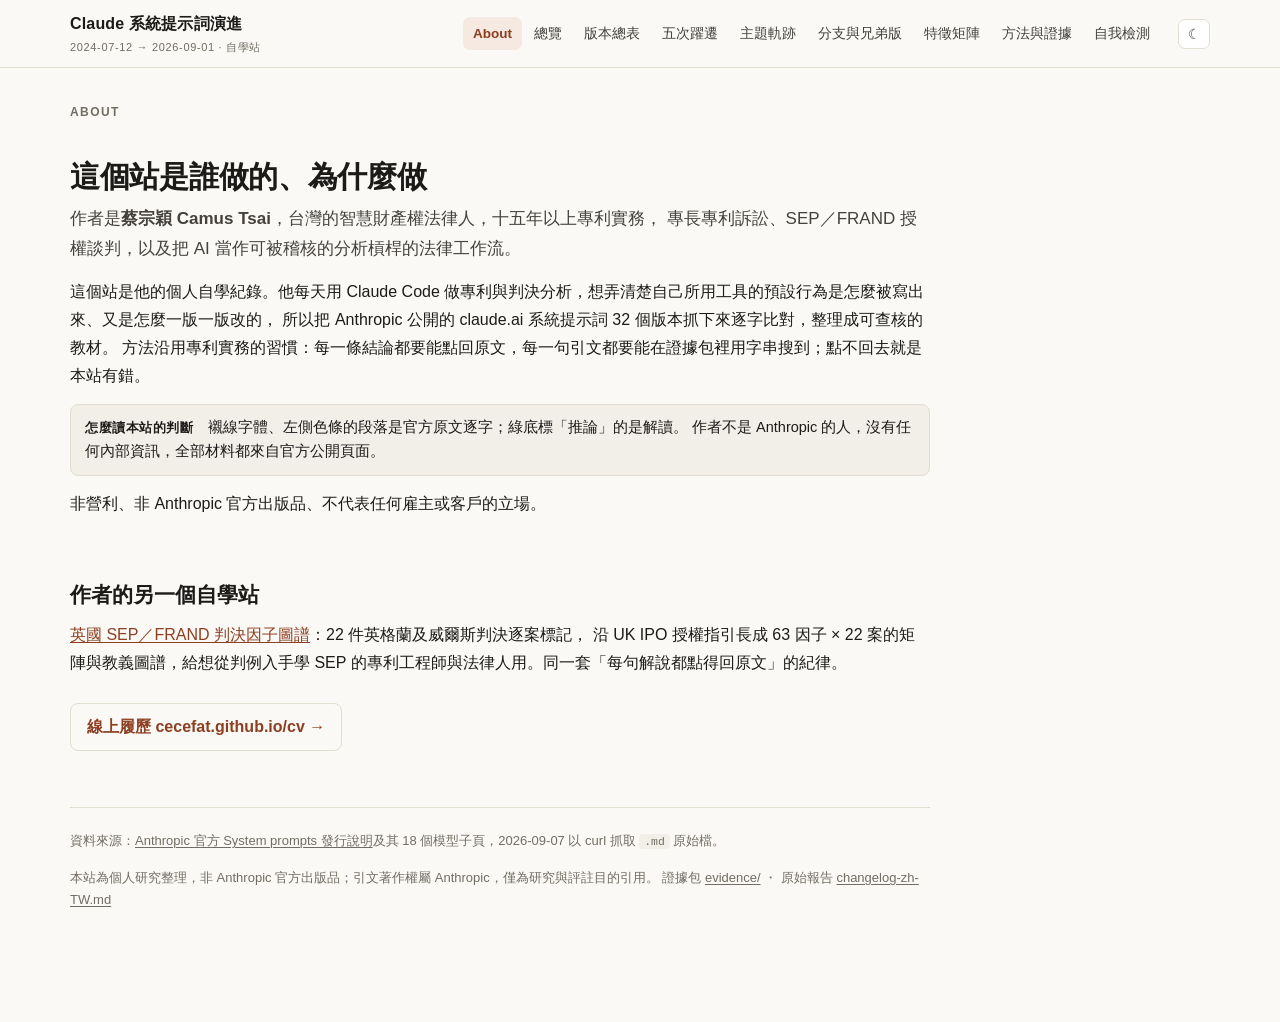
==== about.html @ a1f869d0 "新增 About：作者背景、方法立場、另一自學站與履歷連結；導覽最左加 About Co-Authored-By: Claude Fable 5.1 <noreply@anthropic.com>" ====
<!doctype html>
<html lang="zh-Hant" data-theme-default>
<head>
<meta charset="utf-8">
<meta name="viewport" content="width=device-width, initial-scale=1">
<title>About · Claude 系統提示詞演進 自學站</title>
<meta name="description" content="這個自學站是誰做的、為什麼做：作者背景、方法立場、另一個自學站與履歷連結。">
<link rel="stylesheet" href="assets/styles.css">
<link rel="icon" href="data:image/svg+xml,<svg xmlns='http://www.w3.org/2000/svg' viewBox='0 0 100 100'><text y='.9em' font-size='90'>📜</text></svg>">
</head>
<body>

<header class="topbar">
  <div class="topbar-in">
    <a class="brand" href="index.html">Claude 系統提示詞演進<small>2024-07-12 → 2026-09-01 · 自學站</small></a>
    <nav class="main">
      <a href="about.html" aria-current="page">About</a>
      <a href="index.html">總覽</a>
      <a href="versions.html">版本總表</a>
      <a href="shifts.html">五次躍遷</a>
      <a href="themes.html">主題軌跡</a>
      <a href="branches.html">分支與兄弟版</a>
      <a href="matrix.html">特徵矩陣</a>
      <a href="method.html">方法與證據</a>
      <a href="quiz.html">自我檢測</a>
    </nav>
    <button class="theme-btn" data-theme-toggle aria-label="切換深淺色">☾</button>
  </div>
</header>

<div class="wrap"><main class="page">

<p class="kicker" style="margin-top:34px">About</p>
<h1>這個站是誰做的、為什麼做</h1>
<p class="lede">
作者是<b>蔡宗穎 Camus Tsai</b>，台灣的智慧財產權法律人，十五年以上專利實務，
專長專利訴訟、SEP／FRAND 授權談判，以及把 AI 當作可被稽核的分析槓桿的法律工作流。
</p>
<p>
這個站是他的個人自學紀錄。他每天用 Claude Code 做專利與判決分析，想弄清楚自己所用工具的預設行為是怎麼被寫出來、又是怎麼一版一版改的，
所以把 Anthropic 公開的 claude.ai 系統提示詞 32 個版本抓下來逐字比對，整理成可查核的教材。
方法沿用專利實務的習慣：每一條結論都要能點回原文，每一句引文都要能在證據包裡用字串搜到；點不回去就是本站有錯。
</p>
<div class="note">
  <b>怎麼讀本站的判斷</b>　襯線字體、左側色條的段落是官方原文逐字；綠底標「推論」的是解讀。
  作者不是 Anthropic 的人，沒有任何內部資訊，全部材料都來自官方公開頁面。
</div>
<p>非營利、非 Anthropic 官方出版品、不代表任何雇主或客戶的立場。</p>

<h2>作者的另一個自學站</h2>
<p>
<a href="https://cecefat.github.io/ukipo-lex/">英國 SEP／FRAND 判決因子圖譜</a>：22 件英格蘭及威爾斯判決逐案標記，
沿 UK IPO 授權指引長成 63 因子 × 22 案的矩陣與教義圖譜，給想從判例入手學 SEP 的專利工程師與法律人用。同一套「每句解說都點得回原文」的紀律。
</p>

<p style="margin-top:26px">
  <a href="https://cecefat.github.io/cv/" target="_blank" rel="noopener" style="display:inline-block;padding:9px 16px;border:1px solid var(--line);border-radius:8px;text-decoration:none;font-weight:600">線上履歷 cecefat.github.io/cv →</a>
</p>

<footer class="site">
  <p>資料來源：<a href="https://platform.claude.com/docs/en/release-notes/system-prompts/overview" rel="noopener">Anthropic 官方 System prompts 發行說明</a>及其 18 個模型子頁，2026-09-07 以 curl 抓取 <code>.md</code> 原始檔。</p>
  <p>本站為個人研究整理，非 Anthropic 官方出版品；引文著作權屬 Anthropic，僅為研究與評註目的引用。
     證據包 <a href="evidence/README.md">evidence/</a> ・ 原始報告 <a href="report/changelog-zh-TW.md">changelog-zh-TW.md</a></p>
</footer>

</main></div>

<script src="assets/app.js"></script>
</body>
</html>
---- assets/styles.css ----
/* Claude 系統提示詞演進 · 自學站 */

:root {
  --bg: #faf9f6;
  --bg-alt: #f2efe8;
  --surface: #ffffff;
  --ink: #1c1b19;
  --ink-soft: #45423d;
  --muted: #726d64;
  --line: #e2ddd2;
  --line-soft: #eeeae0;
  --accent: #b0502a;
  --accent-ink: #8d3f21;
  --accent-soft: #f6e9e2;
  --ok: #35704a;
  --ok-soft: #e6f0e8;
  --warn: #966714;
  --warn-soft: #f7eed8;
  --shadow: 0 1px 2px rgba(28, 27, 25, .05), 0 8px 24px -16px rgba(28, 27, 25, .25);
  --sans: -apple-system, BlinkMacSystemFont, "Segoe UI", "Noto Sans TC", "PingFang TC",
          "Microsoft JhengHei", "Hiragino Sans", sans-serif;
  --serif: Iowan Old Style, "Palatino Linotype", Georgia, "Songti TC", "Noto Serif TC", serif;
  --mono: ui-monospace, SFMono-Regular, "Cascadia Mono", Consolas, monospace;
  --radius: 10px;
}

html[data-theme="dark"] {
  --bg: #17161a;
  --bg-alt: #201e22;
  --surface: #232126;
  --ink: #eee9e1;
  --ink-soft: #d3cdc3;
  --muted: #9c968c;
  --line: #37343a;
  --line-soft: #2b292f;
  --accent: #e08a60;
  --accent-ink: #efa981;
  --accent-soft: #322622;
  --ok: #7ab68e;
  --ok-soft: #222d25;
  --warn: #d5a851;
  --warn-soft: #2e2718;
  --shadow: 0 1px 2px rgba(0, 0, 0, .4), 0 10px 30px -18px rgba(0, 0, 0, .8);
}

* { box-sizing: border-box; }

body {
  margin: 0;
  background: var(--bg);
  color: var(--ink);
  font-family: var(--sans);
  font-size: 16px;
  line-height: 1.75;
  -webkit-text-size-adjust: 100%;
}

a { color: var(--accent-ink); text-decoration-thickness: 1px; text-underline-offset: 2px; }
a:hover { color: var(--accent); }

/* ---------- header ---------- */
.topbar {
  position: sticky; top: 0; z-index: 50;
  background: color-mix(in srgb, var(--bg) 88%, transparent);
  backdrop-filter: saturate(1.4) blur(10px);
  border-bottom: 1px solid var(--line);
}
.topbar-in {
  max-width: 1180px; margin: 0 auto; padding: 10px 20px;
  display: flex; align-items: center; gap: 18px; flex-wrap: wrap;
}
.brand { font-weight: 700; letter-spacing: .01em; white-space: nowrap; text-decoration: none; color: var(--ink); }
.brand small { display: block; font-weight: 400; font-size: 11px; color: var(--muted); letter-spacing: .06em; }
nav.main { display: flex; gap: 2px; flex-wrap: wrap; margin-left: auto; }
nav.main a {
  font-size: 13.5px; padding: 5px 10px; border-radius: 7px; text-decoration: none;
  color: var(--ink-soft); white-space: nowrap;
}
nav.main a:hover { background: var(--bg-alt); color: var(--ink); }
nav.main a[aria-current="page"] { background: var(--accent-soft); color: var(--accent-ink); font-weight: 600; }
.theme-btn {
  border: 1px solid var(--line); background: var(--surface); color: var(--ink-soft);
  border-radius: 7px; width: 32px; height: 30px; cursor: pointer; font-size: 14px; line-height: 1;
}
.theme-btn:hover { border-color: var(--accent); color: var(--accent); }

/* ---------- layout ---------- */
.wrap { max-width: 1180px; margin: 0 auto; padding: 0 20px 96px; }
.page { max-width: 860px; }
.page.wide { max-width: 1140px; }

h1 { font-size: 30px; line-height: 1.3; margin: 34px 0 8px; letter-spacing: -.01em; }
h2 {
  font-size: 21px; margin: 48px 0 12px; padding-top: 14px; line-height: 1.4;
  border-top: 1px solid var(--line);
}
h2:first-of-type { border-top: none; }
h3 { font-size: 16.5px; margin: 28px 0 8px; }
p { margin: 0 0 14px; }
.lede { font-size: 17px; color: var(--ink-soft); }
.kicker {
  font-size: 12px; letter-spacing: .12em; text-transform: uppercase;
  color: var(--muted); font-weight: 600; margin: 0 0 4px;
}
ul, ol { padding-left: 22px; margin: 0 0 16px; }
li { margin: 5px 0; }
hr { border: none; border-top: 1px solid var(--line); margin: 36px 0; }

/* ---------- components ---------- */
.card {
  background: var(--surface); border: 1px solid var(--line);
  border-radius: var(--radius); padding: 18px 20px; box-shadow: var(--shadow);
}
.grid { display: grid; gap: 14px; }
.grid.c2 { grid-template-columns: repeat(auto-fit, minmax(260px, 1fr)); }
.grid.c3 { grid-template-columns: repeat(auto-fit, minmax(210px, 1fr)); }
.grid.c4 { grid-template-columns: repeat(auto-fit, minmax(155px, 1fr)); }

.stat { text-align: left; }
.stat b { display: block; font-size: 25px; line-height: 1.2; font-variant-numeric: tabular-nums; }
.stat span { font-size: 12.5px; color: var(--muted); }

.q {
  font-family: var(--serif); font-size: 15.5px; line-height: 1.65;
  background: var(--bg-alt); border-left: 3px solid var(--accent);
  padding: 10px 14px; margin: 10px 0; border-radius: 0 6px 6px 0;
  overflow-wrap: anywhere;
}
.q cite { display: block; font-family: var(--sans); font-style: normal; font-size: 11.5px; color: var(--muted); margin-top: 6px; }

.note, .infer, .flag {
  border-radius: 8px; padding: 11px 14px; margin: 14px 0; font-size: 14.5px; line-height: 1.65;
  border: 1px solid;
}
.note  { background: var(--bg-alt);   border-color: var(--line); }
.infer { background: var(--ok-soft);  border-color: color-mix(in srgb, var(--ok) 35%, transparent); }
.flag  { background: var(--warn-soft);border-color: color-mix(in srgb, var(--warn) 40%, transparent); }
.note b, .infer b, .flag b { font-size: 12.5px; letter-spacing: .04em; }

.tag {
  display: inline-block; font-size: 11.5px; padding: 1px 7px; border-radius: 20px;
  border: 1px solid var(--line); color: var(--muted); background: var(--surface);
  white-space: nowrap; line-height: 1.6;
}
.tag.on   { background: var(--accent-soft); border-color: transparent; color: var(--accent-ink); font-weight: 600; }
.tag.add  { background: var(--ok-soft); color: var(--ok); border-color: transparent; }
.tag.del  { background: var(--warn-soft); color: var(--warn); border-color: transparent; }
.fam-Sonnet { --fam: #3d6fa8; } .fam-Opus { --fam: #8a5bb5; }
.fam-Haiku  { --fam: #3f8a72; } .fam-Fable { --fam: #b0502a; }
.dot { display: inline-block; width: 7px; height: 7px; border-radius: 50%; background: var(--fam, var(--muted)); margin-right: 6px; vertical-align: 1px; }

code { font-family: var(--mono); font-size: .88em; background: var(--bg-alt); padding: 1px 5px; border-radius: 4px; }
.xml { color: var(--accent-ink); }

/* ---------- tables ---------- */
.tbl-wrap { overflow-x: auto; margin: 16px 0; border: 1px solid var(--line); border-radius: var(--radius); background: var(--surface); }
table { border-collapse: collapse; width: 100%; font-size: 14px; }
th, td { text-align: left; padding: 9px 12px; border-bottom: 1px solid var(--line-soft); vertical-align: top; }
th { background: var(--bg-alt); font-size: 12.5px; letter-spacing: .03em; color: var(--muted); font-weight: 600; position: sticky; top: 0; z-index: 2; }
tbody tr:last-child td { border-bottom: none; }
tbody tr:hover { background: var(--bg-alt); }
td.num { font-variant-numeric: tabular-nums; white-space: nowrap; }

/* ---------- accordion ---------- */
details.acc {
  border: 1px solid var(--line); border-radius: var(--radius);
  background: var(--surface); margin: 10px 0; overflow: hidden;
}
details.acc > summary {
  cursor: pointer; padding: 13px 16px; font-weight: 600; font-size: 15.5px;
  list-style: none; display: flex; gap: 10px; align-items: baseline;
}
details.acc > summary::-webkit-details-marker { display: none; }
details.acc > summary::before { content: "▸"; color: var(--accent); font-size: 12px; }
details.acc[open] > summary::before { content: "▾"; }
details.acc > summary:hover { background: var(--bg-alt); }
details.acc .body { padding: 2px 18px 16px; border-top: 1px solid var(--line-soft); }
details.acc .body > :first-child { margin-top: 14px; }
summary .sub { font-weight: 400; font-size: 12.5px; color: var(--muted); margin-left: auto; }

/* ---------- learning bits ---------- */
.goal {
  background: var(--accent-soft); border-radius: var(--radius); padding: 14px 18px; margin: 18px 0 24px;
}
.goal p { margin: 0 0 6px; font-size: 14.5px; }
.goal ul { margin: 0; font-size: 14.5px; }
.goal .kicker { color: var(--accent-ink); }

.selfcheck { border: 1px dashed var(--line); border-radius: var(--radius); padding: 14px 18px; margin: 22px 0; background: var(--surface); }
.selfcheck .kicker { color: var(--muted); }
.selfcheck ol { margin: 6px 0 0; font-size: 14.5px; }

.path { counter-reset: step; list-style: none; padding: 0; }
.path li {
  counter-increment: step; position: relative; padding: 0 0 18px 42px; margin: 0;
  border-left: 2px solid var(--line); margin-left: 13px;
}
.path li:last-child { border-left-color: transparent; padding-bottom: 0; }
.path li::before {
  content: counter(step); position: absolute; left: -14px; top: 0;
  width: 26px; height: 26px; border-radius: 50%; background: var(--accent); color: #fff;
  display: grid; place-items: center; font-size: 13px; font-weight: 700;
}
.path h3 { margin: 0 0 3px; font-size: 15.5px; }
.path p { margin: 0 0 4px; font-size: 14.5px; color: var(--ink-soft); }
.path .meta { font-size: 12.5px; color: var(--muted); }

/* ---------- controls ---------- */
.toolbar { display: flex; gap: 8px; flex-wrap: wrap; align-items: center; margin: 16px 0 12px; }
input[type="search"], input[type="text"], select {
  font: inherit; font-size: 14px; padding: 6px 10px; border-radius: 7px;
  border: 1px solid var(--line); background: var(--surface); color: var(--ink);
}
input[type="search"] { min-width: 230px; }
input:focus, select:focus, button:focus-visible { outline: 2px solid var(--accent); outline-offset: 1px; }
.chip {
  font: inherit; font-size: 13px; padding: 5px 11px; border-radius: 20px; cursor: pointer;
  border: 1px solid var(--line); background: var(--surface); color: var(--ink-soft);
}
.chip:hover { border-color: var(--accent); }
.chip[aria-pressed="true"] { background: var(--accent); border-color: var(--accent); color: #fff; font-weight: 600; }
.btn {
  font: inherit; font-size: 14px; padding: 7px 14px; border-radius: 8px; cursor: pointer;
  border: 1px solid var(--accent); background: var(--accent); color: #fff; font-weight: 600;
}
.btn.ghost { background: var(--surface); color: var(--accent-ink); }
.btn:hover { filter: brightness(1.06); }
.count { font-size: 13px; color: var(--muted); margin-left: auto; }

mark { background: #ffe08a; color: #3a2c00; border-radius: 3px; padding: 0 2px; }
html[data-theme="dark"] mark { background: #6b5410; color: #ffe9b0; }

/* ---------- chart ---------- */
.chart { width: 100%; height: auto; display: block; }
.chart .axis { stroke: var(--line); stroke-width: 1; }
.chart .gl { stroke: var(--line-soft); stroke-width: 1; }
.chart text { fill: var(--muted); font-size: 10px; font-family: var(--sans); }
.chart .lbl { fill: var(--ink-soft); font-size: 10.5px; }
.chart .pt { cursor: pointer; }
.chart .pt:hover circle { r: 6; }

/* ---------- reader ---------- */
.reader {
  position: fixed; inset: 0; z-index: 100; display: none;
  background: color-mix(in srgb, var(--ink) 45%, transparent);
}
.reader[open-state="1"] { display: block; }
.reader-panel {
  position: absolute; right: 0; top: 0; bottom: 0; width: min(760px, 100%);
  background: var(--bg); border-left: 1px solid var(--line);
  display: flex; flex-direction: column;
}
.reader-head { padding: 14px 18px; border-bottom: 1px solid var(--line); display: flex; gap: 10px; align-items: center; flex-wrap: wrap; }
.reader-head h3 { margin: 0; font-size: 16px; }
.reader-body {
  overflow: auto; padding: 18px 22px 60px; white-space: pre-wrap; word-break: break-word;
  font-family: var(--serif); font-size: 14.5px; line-height: 1.7; color: var(--ink-soft);
}
.x-btn { border: 1px solid var(--line); background: var(--surface); color: var(--ink); border-radius: 7px; cursor: pointer; padding: 4px 10px; font: inherit; font-size: 14px; }

/* ---------- matrix heatmap ---------- */
.hm { overflow: auto; border: 1px solid var(--line); border-radius: var(--radius); background: var(--surface); max-height: 74vh; }
table.hm-t { font-size: 12px; border-collapse: separate; border-spacing: 0; }
table.hm-t th.ph {
  position: sticky; left: 0; z-index: 3; background: var(--surface); text-align: left;
  font-weight: 500; color: var(--ink-soft); white-space: nowrap; padding: 3px 10px 3px 12px;
  border-bottom: 1px solid var(--line-soft); border-right: 1px solid var(--line); font-size: 12.5px;
  max-width: 300px; overflow: hidden; text-overflow: ellipsis;
}
table.hm-t thead th { position: sticky; top: 0; z-index: 4; background: var(--bg-alt); padding: 4px 0; text-align: center; font-size: 10px; }
table.hm-t thead th.ph { z-index: 5; }
table.hm-t td { padding: 0; border: none; width: 20px; height: 20px; text-align: center; }
table.hm-t td i { display: block; width: 14px; height: 14px; margin: 3px auto; border-radius: 3px; background: var(--line-soft); }
table.hm-t td.y i { background: var(--fam, var(--accent)); }
table.hm-t tbody tr:hover th.ph { background: var(--accent-soft); color: var(--accent-ink); }

/* ---------- quiz ---------- */
.quiz-q { border: 1px solid var(--line); border-radius: var(--radius); background: var(--surface); padding: 16px 18px; margin: 14px 0; }
.quiz-q .stem { font-weight: 600; margin: 0 0 10px; }
.opt { display: block; padding: 8px 12px; border: 1px solid var(--line); border-radius: 8px; margin: 6px 0; cursor: pointer; font-size: 14.5px; }
.opt:hover { border-color: var(--accent); }
.opt input { margin-right: 8px; }
.opt.correct { background: var(--ok-soft); border-color: var(--ok); }
.opt.wrong { background: var(--warn-soft); border-color: var(--warn); }
.expl { display: none; margin-top: 10px; font-size: 14px; border-top: 1px dashed var(--line); padding-top: 10px; color: var(--ink-soft); }
.expl.show { display: block; }
.score { position: sticky; bottom: 14px; margin-top: 22px; }

/* ---------- footer ---------- */
footer.site {
  border-top: 1px solid var(--line); margin-top: 56px; padding: 22px 0 0;
  font-size: 13px; color: var(--muted);
}
footer.site a { color: var(--muted); }

@media (max-width: 720px) {
  h1 { font-size: 25px; }
  .topbar-in { padding: 8px 14px; gap: 10px; }
  .brand small { display: none; }
  nav.main { order: 3; width: 100%; margin-left: 0; overflow-x: auto; }
  .wrap { padding: 0 14px 70px; }
}

@media print {
  .topbar, .toolbar, .theme-btn, .reader { display: none !important; }
  body { background: #fff; }
}

/* 表格內的英文原文引句 */
.en { font-family: var(--serif); color: var(--ink-soft); }
td .en, li .en { font-size: 14px; }
.theme-toc { columns: 2; column-gap: 26px; font-size: 14.5px; margin: 16px 0 26px; }
.theme-toc a { display: block; padding: 2px 0; break-inside: avoid; }
@media (max-width: 620px) { .theme-toc { columns: 1; } }
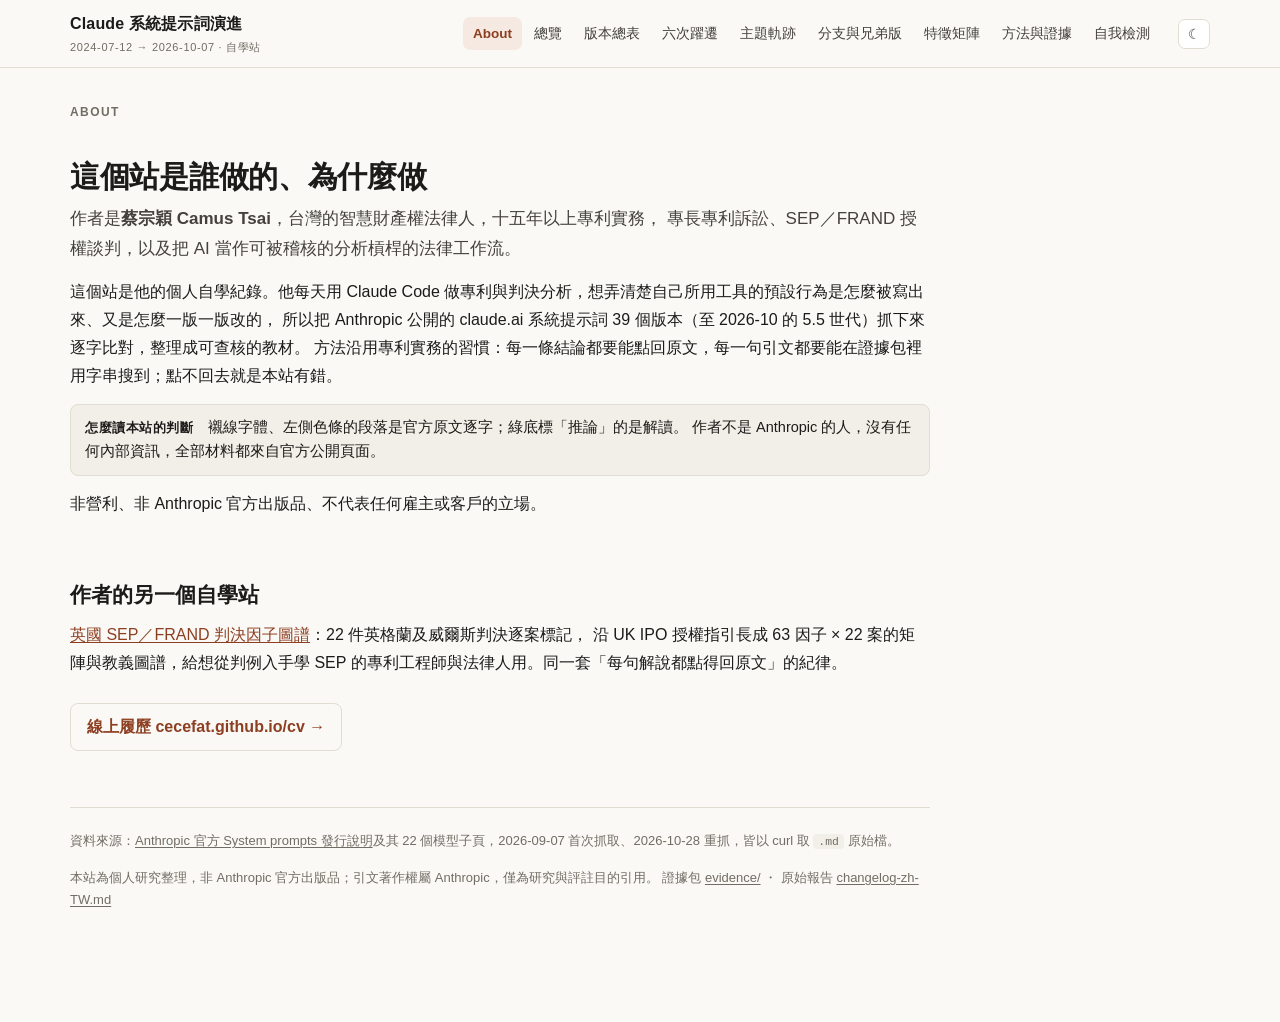
==== commit d3d38222: "補入 5.5 世代：總覽頁首改為 Opus 5.5 設計原理解析，五次躍遷擴為六次 - 2026-10-28 重抓 overview＋22 個模型頁；新增 7 個版本檔（Sonnet 5、Opus 5" ====
--- a/about.html
+++ b/about.html
@@ -12,12 +12,12 @@
 
 <header class="topbar">
   <div class="topbar-in">
-    <a class="brand" href="index.html">Claude 系統提示詞演進<small>2024-07-12 → 2026-09-01 · 自學站</small></a>
+    <a class="brand" href="index.html">Claude 系統提示詞演進<small>2024-07-12 → 2026-10-07 · 自學站</small></a>
     <nav class="main">
       <a href="about.html" aria-current="page">About</a>
       <a href="index.html">總覽</a>
       <a href="versions.html">版本總表</a>
-      <a href="shifts.html">五次躍遷</a>
+      <a href="shifts.html">六次躍遷</a>
       <a href="themes.html">主題軌跡</a>
       <a href="branches.html">分支與兄弟版</a>
       <a href="matrix.html">特徵矩陣</a>
@@ -38,7 +38,7 @@
 </p>
 <p>
 這個站是他的個人自學紀錄。他每天用 Claude Code 做專利與判決分析，想弄清楚自己所用工具的預設行為是怎麼被寫出來、又是怎麼一版一版改的，
-所以把 Anthropic 公開的 claude.ai 系統提示詞 32 個版本抓下來逐字比對，整理成可查核的教材。
+所以把 Anthropic 公開的 claude.ai 系統提示詞 39 個版本（至 2026-10 的 5.5 世代）抓下來逐字比對，整理成可查核的教材。
 方法沿用專利實務的習慣：每一條結論都要能點回原文，每一句引文都要能在證據包裡用字串搜到；點不回去就是本站有錯。
 </p>
 <div class="note">
@@ -58,7 +58,7 @@
 </p>
 
 <footer class="site">
-  <p>資料來源：<a href="https://platform.claude.com/docs/en/release-notes/system-prompts/overview" rel="noopener">Anthropic 官方 System prompts 發行說明</a>及其 18 個模型子頁，2026-09-07 以 curl 抓取 <code>.md</code> 原始檔。</p>
+  <p>資料來源：<a href="https://platform.claude.com/docs/en/release-notes/system-prompts/overview" rel="noopener">Anthropic 官方 System prompts 發行說明</a>及其 22 個模型子頁，2026-09-07 首次抓取、2026-10-28 重抓，皆以 curl 取 <code>.md</code> 原始檔。</p>
   <p>本站為個人研究整理，非 Anthropic 官方出版品；引文著作權屬 Anthropic，僅為研究與評註目的引用。
      證據包 <a href="evidence/README.md">evidence/</a> ・ 原始報告 <a href="report/changelog-zh-TW.md">changelog-zh-TW.md</a></p>
 </footer>
--- a/assets/styles.css
+++ b/assets/styles.css
@@ -160,6 +160,7 @@
 tbody tr:last-child td { border-bottom: none; }
 tbody tr:hover { background: var(--bg-alt); }
 td.num { font-variant-numeric: tabular-nums; white-space: nowrap; }
+td code { overflow-wrap: anywhere; }
 
 /* ---------- accordion ---------- */
 details.acc {
@@ -312,3 +313,24 @@
 .theme-toc { columns: 2; column-gap: 26px; font-size: 14.5px; margin: 16px 0 26px; }
 .theme-toc a { display: block; padding: 2px 0; break-inside: avoid; }
 @media (max-width: 620px) { .theme-toc { columns: 1; } }
+
+/* ---------- 5.5 世代解析（總覽頁首） ---------- */
+.sb-row { display: grid; grid-template-columns: 140px 1fr 70px; gap: 10px; align-items: center; margin: 7px 0; font-size: 13px; white-space: nowrap; }
+.sb-row .sb-num { color: var(--muted); font-variant-numeric: tabular-nums; text-align: right; }
+.sb { display: flex; height: 16px; border-radius: 4px; overflow: hidden; background: var(--line-soft); }
+.sb i { display: block; height: 100%; }
+.sb .v, .sw.v { background: color-mix(in srgb, var(--muted) 42%, transparent); }
+.sb .m, .sw.m { background: color-mix(in srgb, var(--accent) 38%, transparent); }
+.sb .n, .sw.n { background: var(--accent); }
+.sw { display: inline-block; width: 10px; height: 10px; border-radius: 2px; margin: 0 5px 0 12px; vertical-align: -1px; }
+.sw:first-child { margin-left: 0; }
+.pr { border-top: 1px solid var(--line); padding-top: 6px; margin-top: 26px; }
+.pr, h2[id], h3[id], details.acc { scroll-margin-top: 72px; }
+.pr h3 { font-size: 17px; margin: 2px 0 10px; }
+.pr .kicker { color: var(--accent-ink); }
+.pair { display: grid; grid-template-columns: repeat(auto-fit, minmax(260px, 1fr)); gap: 12px; }
+.pair .q { margin: 0; }
+.pair .lab { font-size: 12px; font-weight: 600; color: var(--muted); margin: 0 0 4px; letter-spacing: .04em; }
+.pair .lab.del { color: var(--warn); }
+.pair .lab.add { color: var(--ok); }
+@media (max-width: 620px) { .sb-row { grid-template-columns: 112px 1fr 56px; font-size: 12px; } }
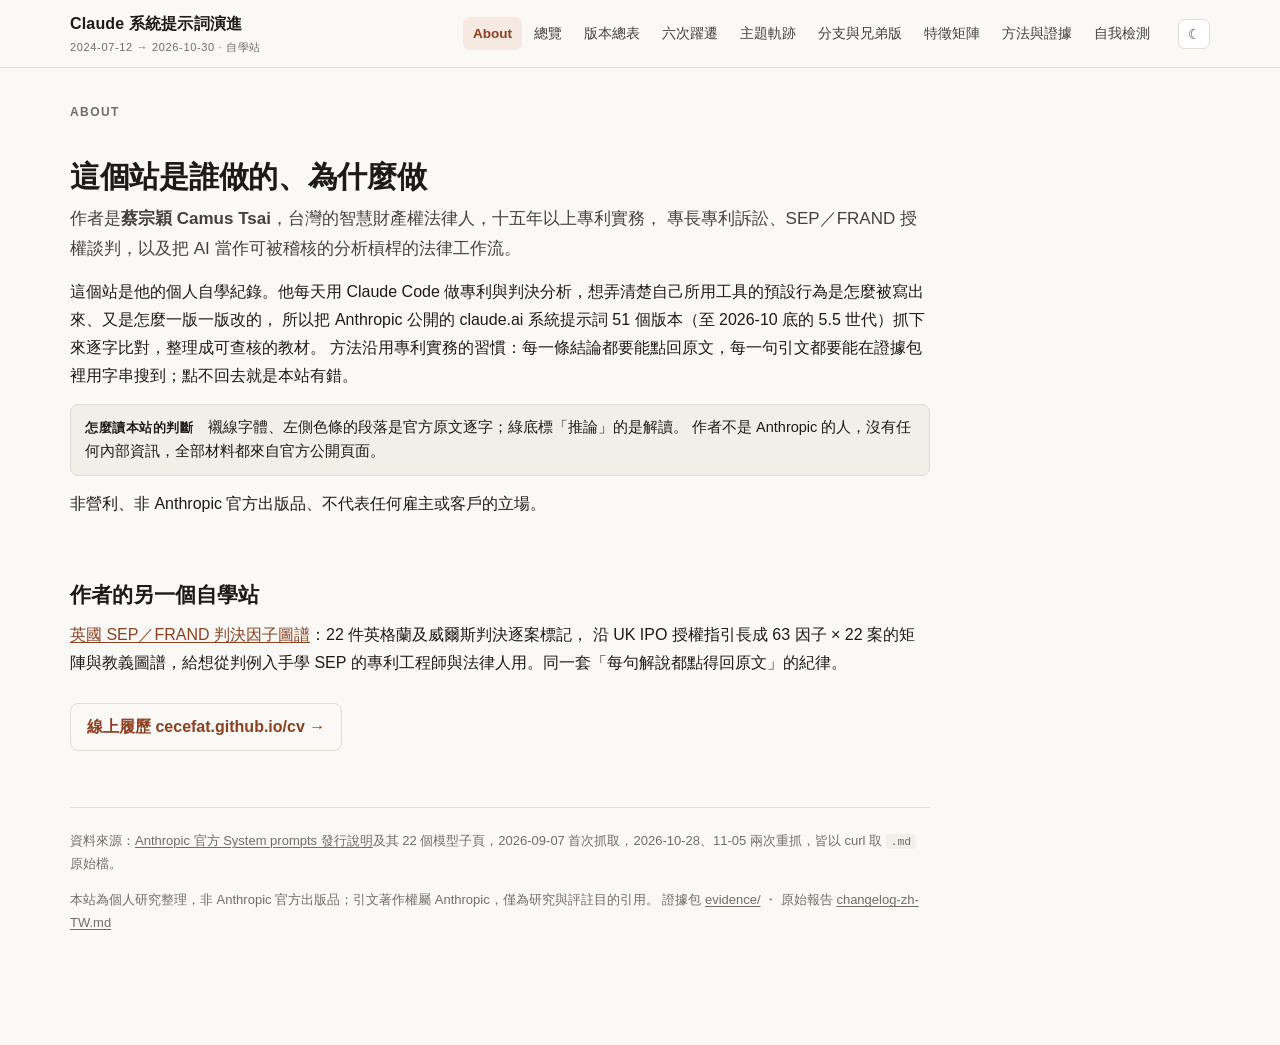
==== commit c0cd231b: "補入 10 月下旬 12 個新條目，並對照官方 Claude Code「刪掉八成」部落格 - 2026-11-05 第三次重抓：overview 不變；12 個模型頁新增 10-14 至 10-30 " ====
--- a/about.html
+++ b/about.html
@@ -12,7 +12,7 @@
 
 <header class="topbar">
   <div class="topbar-in">
-    <a class="brand" href="index.html">Claude 系統提示詞演進<small>2024-07-12 → 2026-10-07 · 自學站</small></a>
+    <a class="brand" href="index.html">Claude 系統提示詞演進<small>2024-07-12 → 2026-10-30 · 自學站</small></a>
     <nav class="main">
       <a href="about.html" aria-current="page">About</a>
       <a href="index.html">總覽</a>
@@ -38,7 +38,7 @@
 </p>
 <p>
 這個站是他的個人自學紀錄。他每天用 Claude Code 做專利與判決分析，想弄清楚自己所用工具的預設行為是怎麼被寫出來、又是怎麼一版一版改的，
-所以把 Anthropic 公開的 claude.ai 系統提示詞 39 個版本（至 2026-10 的 5.5 世代）抓下來逐字比對，整理成可查核的教材。
+所以把 Anthropic 公開的 claude.ai 系統提示詞 51 個版本（至 2026-10 底的 5.5 世代）抓下來逐字比對，整理成可查核的教材。
 方法沿用專利實務的習慣：每一條結論都要能點回原文，每一句引文都要能在證據包裡用字串搜到；點不回去就是本站有錯。
 </p>
 <div class="note">
@@ -58,7 +58,7 @@
 </p>
 
 <footer class="site">
-  <p>資料來源：<a href="https://platform.claude.com/docs/en/release-notes/system-prompts/overview" rel="noopener">Anthropic 官方 System prompts 發行說明</a>及其 22 個模型子頁，2026-09-07 首次抓取、2026-10-28 重抓，皆以 curl 取 <code>.md</code> 原始檔。</p>
+  <p>資料來源：<a href="https://platform.claude.com/docs/en/release-notes/system-prompts/overview" rel="noopener">Anthropic 官方 System prompts 發行說明</a>及其 22 個模型子頁，2026-09-07 首次抓取，2026-10-28、11-05 兩次重抓，皆以 curl 取 <code>.md</code> 原始檔。</p>
   <p>本站為個人研究整理，非 Anthropic 官方出版品；引文著作權屬 Anthropic，僅為研究與評註目的引用。
      證據包 <a href="evidence/README.md">evidence/</a> ・ 原始報告 <a href="report/changelog-zh-TW.md">changelog-zh-TW.md</a></p>
 </footer>
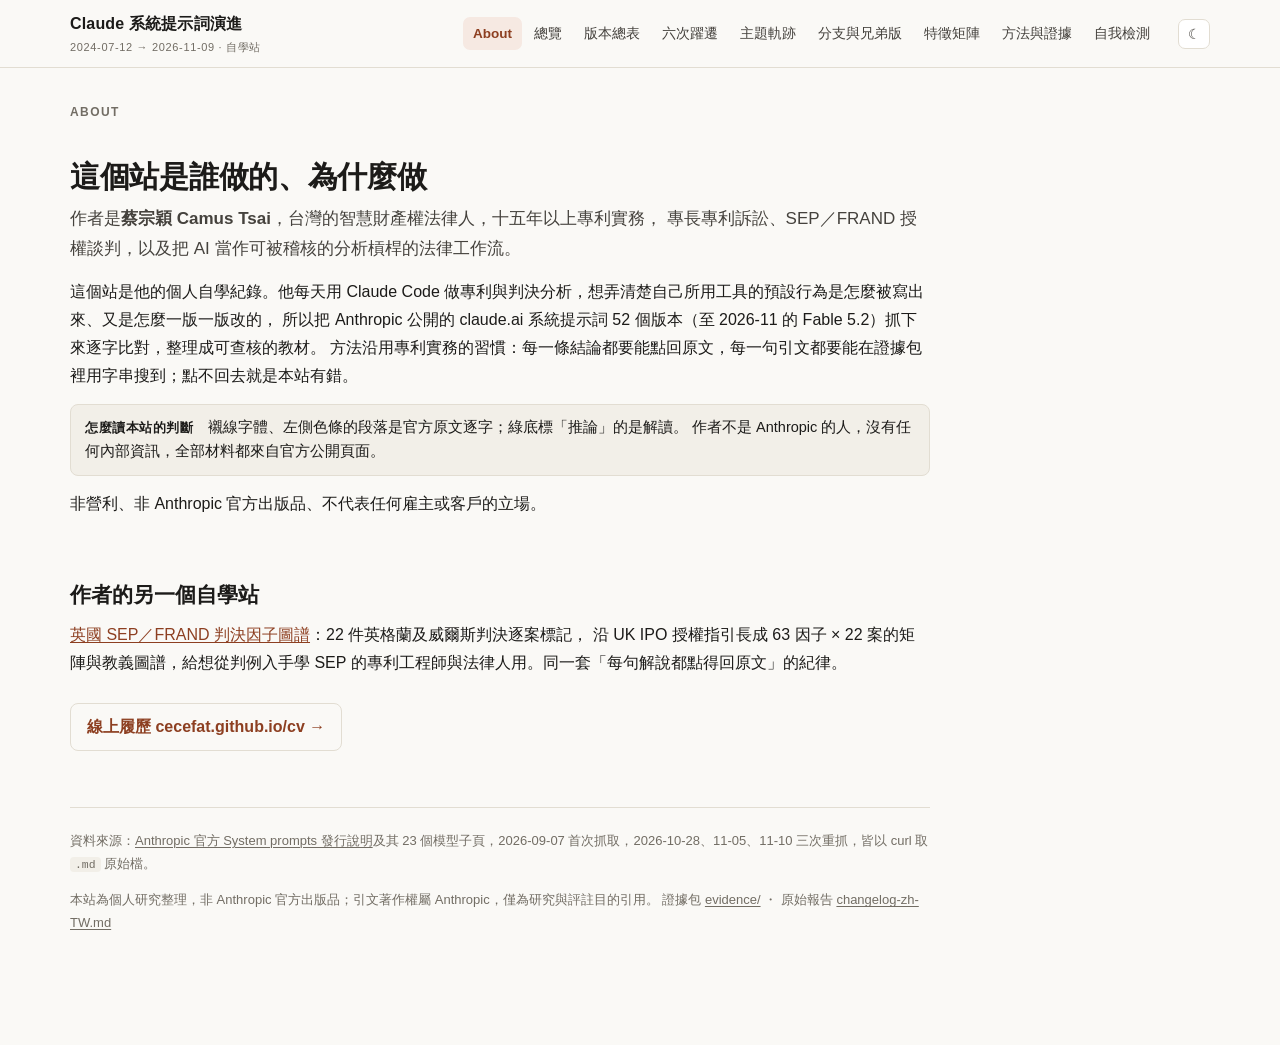
==== commit 6488d78a: "補入 Fable 5.2，並完成全站稽核：更正 66 項、新增稽核報告與獨立查核工具 - 2026-11-10 第四次重抓：22 個既有模型頁與 11-05 快照逐位元組相同；新增 Fable 5.2" ====
--- a/about.html
+++ b/about.html
@@ -12,7 +12,7 @@
 
 <header class="topbar">
   <div class="topbar-in">
-    <a class="brand" href="index.html">Claude 系統提示詞演進<small>2024-07-12 → 2026-10-30 · 自學站</small></a>
+    <a class="brand" href="index.html">Claude 系統提示詞演進<small>2024-07-12 → 2026-11-09 · 自學站</small></a>
     <nav class="main">
       <a href="about.html" aria-current="page">About</a>
       <a href="index.html">總覽</a>
@@ -38,7 +38,7 @@
 </p>
 <p>
 這個站是他的個人自學紀錄。他每天用 Claude Code 做專利與判決分析，想弄清楚自己所用工具的預設行為是怎麼被寫出來、又是怎麼一版一版改的，
-所以把 Anthropic 公開的 claude.ai 系統提示詞 51 個版本（至 2026-10 底的 5.5 世代）抓下來逐字比對，整理成可查核的教材。
+所以把 Anthropic 公開的 claude.ai 系統提示詞 52 個版本（至 2026-11 的 Fable 5.2）抓下來逐字比對，整理成可查核的教材。
 方法沿用專利實務的習慣：每一條結論都要能點回原文，每一句引文都要能在證據包裡用字串搜到；點不回去就是本站有錯。
 </p>
 <div class="note">
@@ -58,7 +58,7 @@
 </p>
 
 <footer class="site">
-  <p>資料來源：<a href="https://platform.claude.com/docs/en/release-notes/system-prompts/overview" rel="noopener">Anthropic 官方 System prompts 發行說明</a>及其 22 個模型子頁，2026-09-07 首次抓取，2026-10-28、11-05 兩次重抓，皆以 curl 取 <code>.md</code> 原始檔。</p>
+  <p>資料來源：<a href="https://platform.claude.com/docs/en/release-notes/system-prompts/overview" rel="noopener">Anthropic 官方 System prompts 發行說明</a>及其 23 個模型子頁，2026-09-07 首次抓取，2026-10-28、11-05、11-10 三次重抓，皆以 curl 取 <code>.md</code> 原始檔。</p>
   <p>本站為個人研究整理，非 Anthropic 官方出版品；引文著作權屬 Anthropic，僅為研究與評註目的引用。
      證據包 <a href="evidence/README.md">evidence/</a> ・ 原始報告 <a href="report/changelog-zh-TW.md">changelog-zh-TW.md</a></p>
 </footer>
